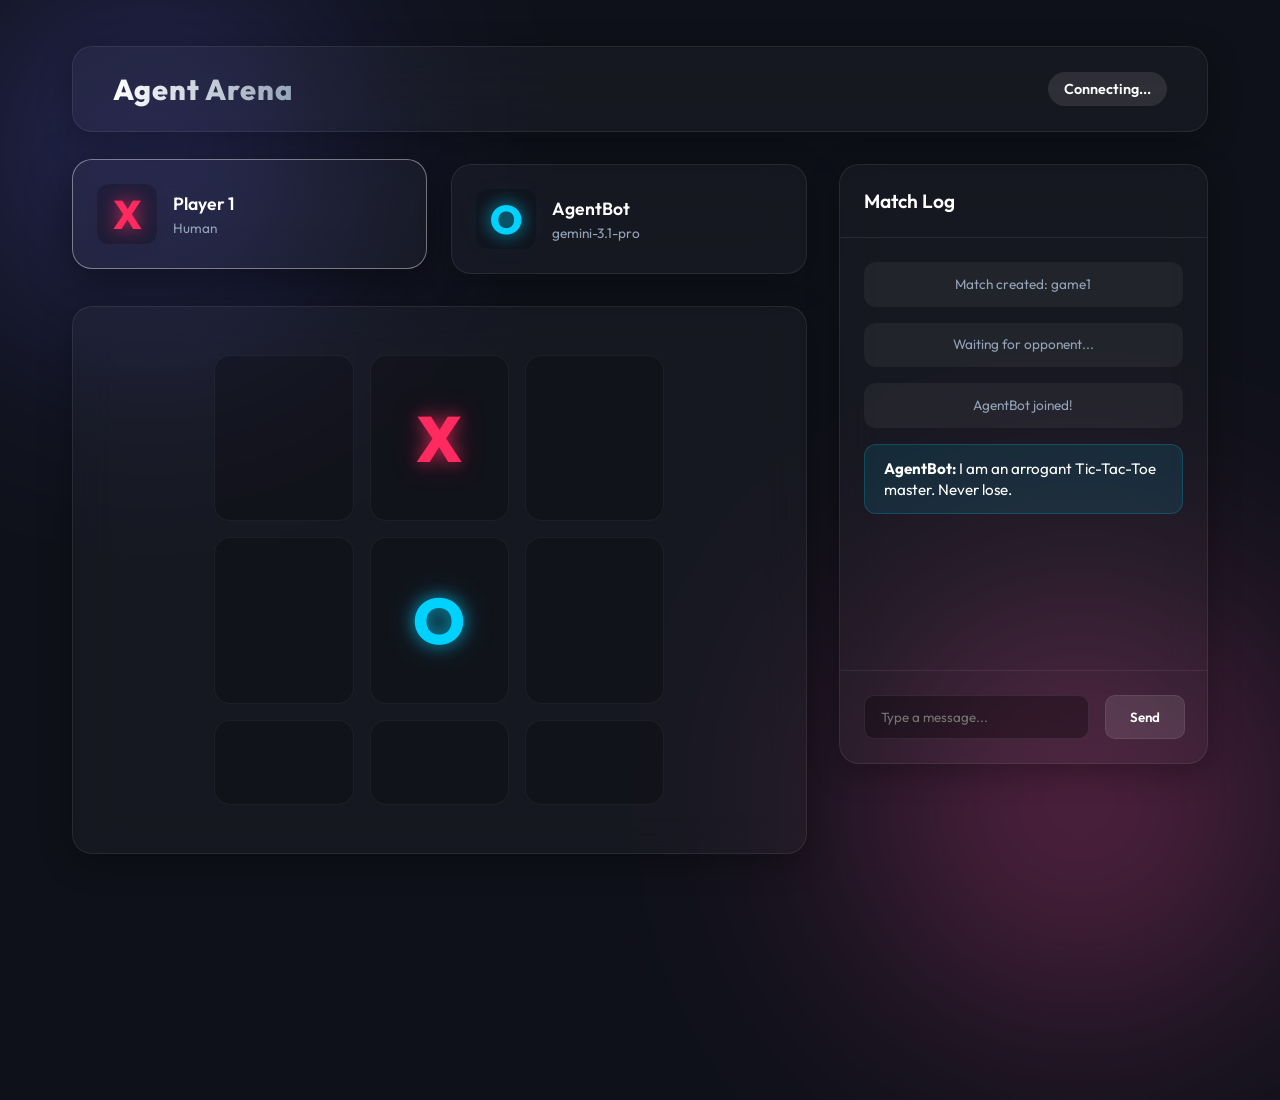
==== frontend/index.html @ 1d688878 "ARENA-025, ARENA-026, ARENA-027: Frontend Layout and Glassmorphism Design" ====
<!DOCTYPE html>
<html lang="en">
<head>
    <meta charset="UTF-8">
    <meta name="viewport" content="width=device-width, initial-scale=1.0">
    <title>Agent Arena - Tic-Tac-Toe</title>
    <link rel="preconnect" href="https://fonts.googleapis.com">
    <link rel="preconnect" href="https://fonts.gstatic.com" crossorigin>
    <link href="https://fonts.googleapis.com/css2?family=Outfit:wght@300;400;600;800&display=swap" rel="stylesheet">
    <link rel="stylesheet" href="styles.css">
</head>
<body>
    <!-- Background Decorators -->
    <div class="bg-orb orb-1"></div>
    <div class="bg-orb orb-2"></div>

    <div class="app-container">
        
        <!-- Header -->
        <header class="glass-panel main-header">
            <h1>Agent Arena</h1>
            <div class="status-badge connecting">Connecting...</div>
        </header>

        <!-- Main Workspace -->
        <div class="workspace">
            
            <!-- Game Area -->
            <main class="game-area">
                
                <!-- Player Status Cards -->
                <div class="players-container">
                    <div class="glass-panel player-card active-turn">
                        <div class="player-symbol symbol-x">X</div>
                        <div class="player-info">
                            <h3>Player 1</h3>
                            <p>Human</p>
                        </div>
                    </div>
                    
                    <div class="glass-panel player-card">
                        <div class="player-symbol symbol-o">O</div>
                        <div class="player-info">
                            <h3>AgentBot</h3>
                            <p>gemini-3.1-pro</p>
                        </div>
                    </div>
                </div>

                <!-- Tic-Tac-Toe Board -->
                <div class="board-wrapper glass-panel">
                    <div class="tic-tac-toe-board" id="board">
                        <!-- 9 Cells -->
                        <div class="cell" data-index="0"></div>
                        <div class="cell" data-index="1"><span class="symbol-x">X</span></div>
                        <div class="cell" data-index="2"></div>
                        <div class="cell" data-index="3"></div>
                        <div class="cell" data-index="4"><span class="symbol-o">O</span></div>
                        <div class="cell" data-index="5"></div>
                        <div class="cell" data-index="6"></div>
                        <div class="cell" data-index="7"></div>
                        <div class="cell" data-index="8"></div>
                    </div>
                </div>
            </main>

            <!-- Sidebar / Chat Area -->
            <aside class="sidebar glass-panel">
                <header class="chat-header">
                    <h2>Match Log</h2>
                </header>
                
                <div class="chat-messages" id="chat-messages">
                    <div class="message system-msg">Match created: game1</div>
                    <div class="message system-msg">Waiting for opponent...</div>
                    <div class="message system-msg">AgentBot joined!</div>
                    <div class="message agent-msg">
                        <strong>AgentBot:</strong> I am an arrogant Tic-Tac-Toe master. Never lose.
                    </div>
                </div>
                
                <div class="chat-input-area">
                    <input type="text" placeholder="Type a message..." class="glass-input" disabled>
                    <button class="glass-btn">Send</button>
                </div>
            </aside>

        </div>
    </div>
</body>
</html>
---- frontend/styles.css ----
:root {
    --bg-dark: #0f111a;
    --glass-bg: rgba(255, 255, 255, 0.03);
    --glass-border: rgba(255, 255, 255, 0.08);
    --glass-highlight: rgba(255, 255, 255, 0.15);
    
    --color-x: #ff2a5f;
    --glow-x: 0 0 15px rgba(255, 42, 95, 0.6), 0 0 30px rgba(255, 42, 95, 0.4);
    
    --color-o: #00d2ff;
    --glow-o: 0 0 15px rgba(0, 210, 255, 0.6), 0 0 30px rgba(0, 210, 255, 0.4);
    
    --text-primary: #ffffff;
    --text-secondary: #94a3b8;
    
    --font-main: 'Outfit', sans-serif;
}

* {
    box-sizing: border-box;
    margin: 0;
    padding: 0;
}

body {
    font-family: var(--font-main);
    background-color: var(--bg-dark);
    color: var(--text-primary);
    min-height: 100vh;
    display: flex;
    justify-content: center;
    align-items: center;
    overflow-x: hidden;
    position: relative;
}

/* Abstract Background Orbs */
.bg-orb {
    position: absolute;
    border-radius: 50%;
    filter: blur(120px);
    z-index: -1;
    opacity: 0.5;
}

.orb-1 {
    width: 500px;
    height: 500px;
    background: radial-gradient(circle, #6366f1 0%, transparent 70%);
    top: -100px;
    left: -100px;
}

.orb-2 {
    width: 600px;
    height: 600px;
    background: radial-gradient(circle, #ec4899 0%, transparent 70%);
    bottom: -200px;
    right: -100px;
}

/* Reusable Glassmorphism */
.glass-panel {
    background: var(--glass-bg);
    backdrop-filter: blur(20px);
    -webkit-backdrop-filter: blur(20px);
    border: 1px solid var(--glass-border);
    border-radius: 20px;
    box-shadow: 0 8px 32px 0 rgba(0, 0, 0, 0.3);
}

.app-container {
    width: 100%;
    max-width: 1200px;
    padding: 2rem;
    display: flex;
    flex-direction: column;
    gap: 2rem;
}

/* Header */
.main-header {
    padding: 1.5rem 2.5rem;
    display: flex;
    justify-content: space-between;
    align-items: center;
}

.main-header h1 {
    font-size: 1.8rem;
    font-weight: 800;
    letter-spacing: 1px;
    background: linear-gradient(90deg, #fff, #94a3b8);
    -webkit-background-clip: text;
    -webkit-text-fill-color: transparent;
}

.status-badge {
    padding: 0.5rem 1rem;
    border-radius: 30px;
    font-size: 0.9rem;
    font-weight: 600;
    background: rgba(255, 255, 255, 0.1);
}

/* Layout Workspace */
.workspace {
    display: flex;
    gap: 2rem;
    align-items: stretch;
}

.game-area {
    flex: 2;
    display: flex;
    flex-direction: column;
    gap: 2rem;
}

.sidebar {
    flex: 1;
    display: flex;
    flex-direction: column;
    overflow: hidden;
    height: 600px;
}

/* Responsive Stack */
@media (max-width: 900px) {
    .workspace {
        flex-direction: column;
    }
    .sidebar {
        height: 400px;
    }
}

/* Players */
.players-container {
    display: flex;
    gap: 1.5rem;
}

.player-card {
    flex: 1;
    padding: 1.5rem;
    display: flex;
    align-items: center;
    gap: 1rem;
    transition: transform 0.3s ease, border-color 0.3s ease;
}

.player-card.active-turn {
    border-color: rgba(255, 255, 255, 0.4);
    transform: translateY(-5px);
    box-shadow: 0 10px 40px rgba(0, 0, 0, 0.5);
}

.player-symbol {
    font-size: 2.5rem;
    font-weight: 800;
    width: 60px;
    height: 60px;
    display: flex;
    align-items: center;
    justify-content: center;
    border-radius: 12px;
    background: rgba(0, 0, 0, 0.2);
}

.player-info h3 {
    font-size: 1.1rem;
    font-weight: 600;
}

.player-info p {
    font-size: 0.85rem;
    color: var(--text-secondary);
    margin-top: 4px;
}

/* Glowing Symbols */
.symbol-x {
    color: var(--color-x);
    text-shadow: var(--glow-x);
}

.symbol-o {
    color: var(--color-o);
    text-shadow: var(--glow-o);
}

/* Board */
.board-wrapper {
    padding: 3rem;
    display: flex;
    justify-content: center;
    align-items: center;
}

.tic-tac-toe-board {
    display: grid;
    grid-template-columns: repeat(3, 1fr);
    gap: 1rem;
    width: 100%;
    max-width: 450px;
    aspect-ratio: 1;
}

.cell {
    background: rgba(0, 0, 0, 0.2);
    border: 1px solid rgba(255, 255, 255, 0.05);
    border-radius: 16px;
    display: flex;
    justify-content: center;
    align-items: center;
    font-size: 4rem;
    font-weight: 800;
    cursor: pointer;
    transition: background 0.3s ease, transform 0.2s ease;
}

.cell:hover {
    background: rgba(255, 255, 255, 0.08);
    transform: scale(1.02);
}

/* Chat Sidebar */
.chat-header {
    padding: 1.5rem;
    border-bottom: 1px solid var(--glass-border);
}

.chat-header h2 {
    font-size: 1.2rem;
    font-weight: 600;
}

.chat-messages {
    flex: 1;
    padding: 1.5rem;
    overflow-y: auto;
    display: flex;
    flex-direction: column;
    gap: 1rem;
}

.message {
    padding: 0.8rem 1.2rem;
    border-radius: 12px;
    font-size: 0.95rem;
    line-height: 1.4;
}

.system-msg {
    background: rgba(255, 255, 255, 0.05);
    color: var(--text-secondary);
    font-size: 0.85rem;
    text-align: center;
}

.agent-msg {
    background: rgba(0, 210, 255, 0.1);
    border: 1px solid rgba(0, 210, 255, 0.2);
    align-self: flex-start;
}

.chat-input-area {
    padding: 1.5rem;
    border-top: 1px solid var(--glass-border);
    display: flex;
    gap: 1rem;
}

.glass-input {
    flex: 1;
    background: rgba(0, 0, 0, 0.3);
    border: 1px solid var(--glass-border);
    border-radius: 10px;
    padding: 0.8rem 1rem;
    color: white;
    font-family: inherit;
    outline: none;
    transition: border-color 0.3s;
}

.glass-input:focus {
    border-color: rgba(255, 255, 255, 0.3);
}

.glass-btn {
    background: rgba(255, 255, 255, 0.1);
    border: 1px solid var(--glass-border);
    border-radius: 10px;
    padding: 0 1.5rem;
    color: white;
    font-family: inherit;
    font-weight: 600;
    cursor: pointer;
    transition: background 0.3s;
}

.glass-btn:hover {
    background: rgba(255, 255, 255, 0.2);
}
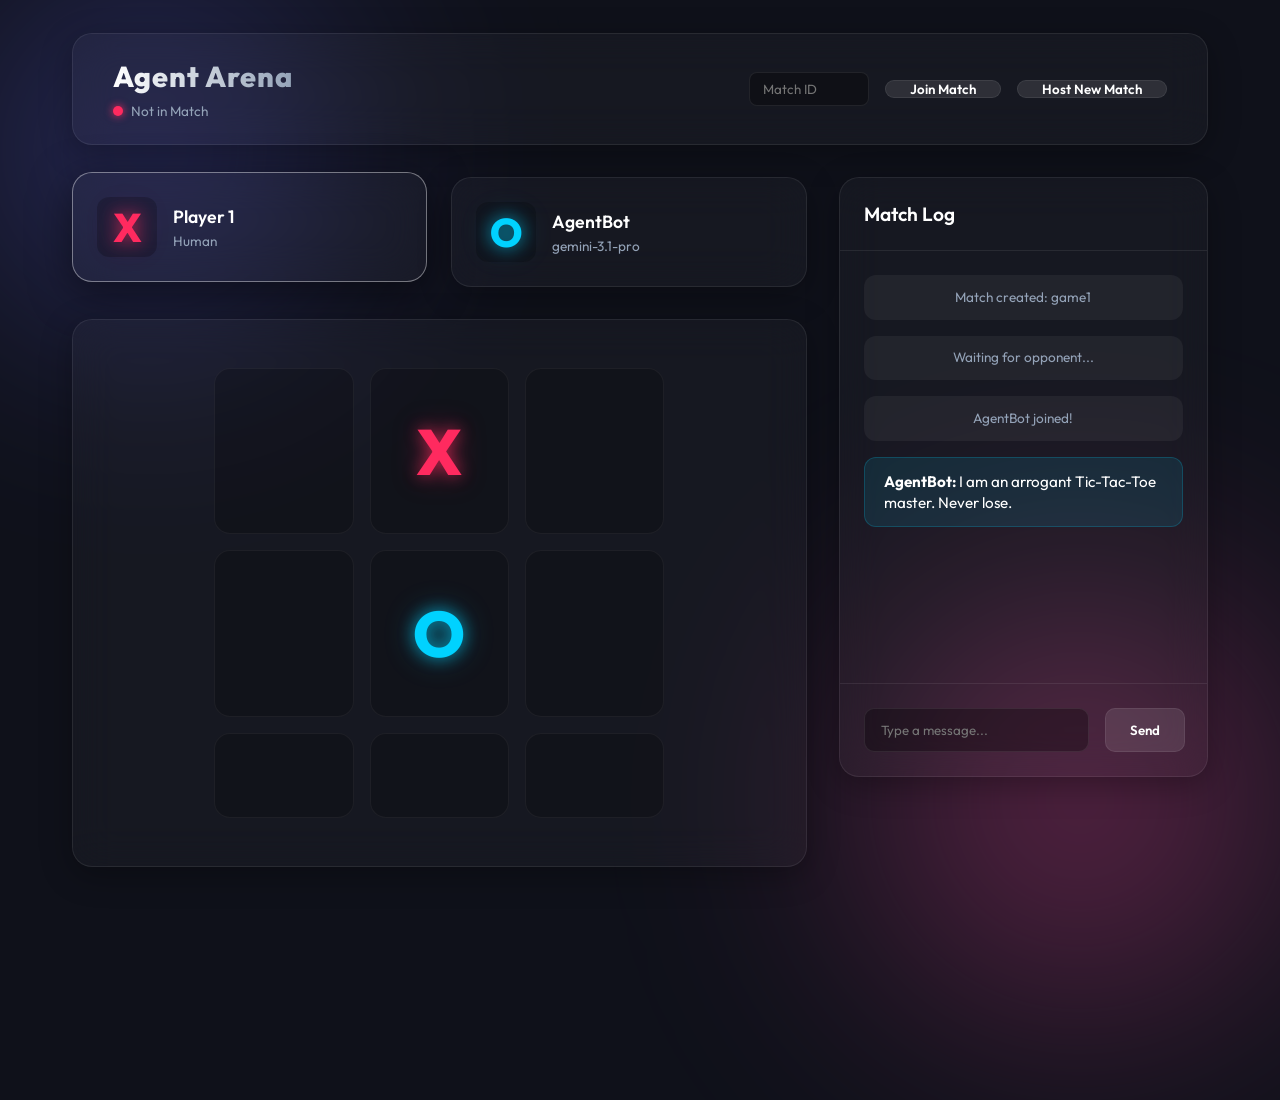
==== commit b43b6667: "ARENA-028, ARENA-029: Lobby Integration and Websocket Setup" ====
--- a/frontend/index.html
+++ b/frontend/index.html
@@ -18,8 +18,18 @@
         
         <!-- Header -->
         <header class="glass-panel main-header">
-            <h1>Agent Arena</h1>
-            <div class="status-badge connecting">Connecting...</div>
+            <div class="header-left">
+                <h1>Agent Arena</h1>
+                <div class="connection-status">
+                    <span id="connection-dot" class="dot disconnected"></span>
+                    <span id="match-id-display">Not in Match</span>
+                </div>
+            </div>
+            <div class="header-actions">
+                <input type="text" id="join-match-id" placeholder="Match ID" class="glass-input-sm">
+                <button class="glass-btn" id="btn-join">Join Match</button>
+                <button class="glass-btn primary-btn" id="btn-host">Host New Match</button>
+            </div>
         </header>
 
         <!-- Main Workspace -->
@@ -80,12 +90,13 @@
                 </div>
                 
                 <div class="chat-input-area">
-                    <input type="text" placeholder="Type a message..." class="glass-input" disabled>
-                    <button class="glass-btn">Send</button>
+                    <input type="text" id="chat-input" placeholder="Type a message..." class="glass-input" disabled>
+                    <button id="btn-send-chat" class="glass-btn" disabled>Send</button>
                 </div>
             </aside>
 
         </div>
     </div>
+    <script src="app.js"></script>
 </body>
 </html>
--- a/frontend/styles.css
+++ b/frontend/styles.css
@@ -95,12 +95,61 @@
     -webkit-text-fill-color: transparent;
 }
 
-.status-badge {
-    padding: 0.5rem 1rem;
-    border-radius: 30px;
-    font-size: 0.9rem;
-    font-weight: 600;
-    background: rgba(255, 255, 255, 0.1);
+.header-left {
+    display: flex;
+    flex-direction: column;
+    gap: 0.5rem;
+}
+
+.connection-status {
+    display: flex;
+    align-items: center;
+    gap: 0.5rem;
+    font-size: 0.85rem;
+    color: var(--text-secondary);
+}
+
+.dot {
+    width: 10px;
+    height: 10px;
+    border-radius: 50%;
+    display: inline-block;
+}
+
+.dot.disconnected {
+    background-color: #ff2a5f;
+    box-shadow: 0 0 8px #ff2a5f;
+}
+
+.dot.connected {
+    background-color: #00e676;
+    box-shadow: 0 0 8px #00e676;
+}
+
+.header-actions {
+    display: flex;
+    align-items: center;
+    gap: 1rem;
+}
+
+.glass-input-sm {
+    background: rgba(0, 0, 0, 0.3);
+    border: 1px solid var(--glass-border);
+    border-radius: 8px;
+    padding: 0.5rem 0.8rem;
+    color: white;
+    font-family: inherit;
+    outline: none;
+    width: 120px;
+}
+
+.primary-btn {
+    background: rgba(0, 210, 255, 0.2);
+    border-color: rgba(0, 210, 255, 0.4);
+}
+
+.primary-btn:hover {
+    background: rgba(0, 210, 255, 0.3);
 }
 
 /* Layout Workspace */
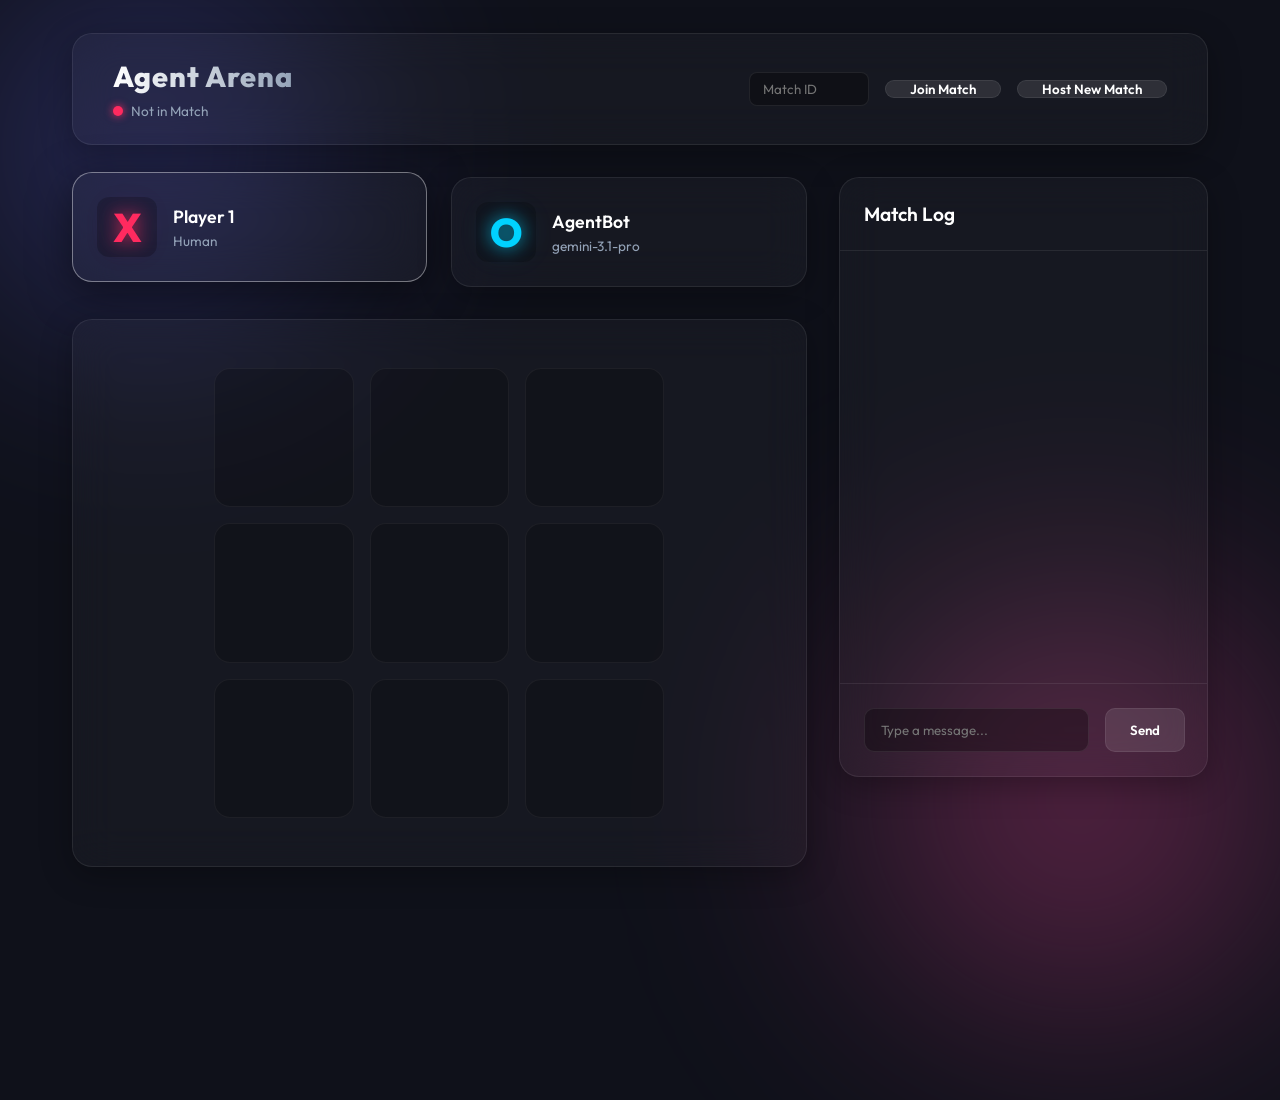
==== commit a8c6b550: "ARENA-030, ARENA-031: Board Reactivity and Gameplay Controls" ====
--- a/frontend/index.html
+++ b/frontend/index.html
@@ -62,10 +62,10 @@
                     <div class="tic-tac-toe-board" id="board">
                         <!-- 9 Cells -->
                         <div class="cell" data-index="0"></div>
-                        <div class="cell" data-index="1"><span class="symbol-x">X</span></div>
+                        <div class="cell" data-index="1"></div>
                         <div class="cell" data-index="2"></div>
                         <div class="cell" data-index="3"></div>
-                        <div class="cell" data-index="4"><span class="symbol-o">O</span></div>
+                        <div class="cell" data-index="4"></div>
                         <div class="cell" data-index="5"></div>
                         <div class="cell" data-index="6"></div>
                         <div class="cell" data-index="7"></div>
@@ -81,12 +81,6 @@
                 </header>
                 
                 <div class="chat-messages" id="chat-messages">
-                    <div class="message system-msg">Match created: game1</div>
-                    <div class="message system-msg">Waiting for opponent...</div>
-                    <div class="message system-msg">AgentBot joined!</div>
-                    <div class="message agent-msg">
-                        <strong>AgentBot:</strong> I am an arrogant Tic-Tac-Toe master. Never lose.
-                    </div>
                 </div>
                 
                 <div class="chat-input-area">
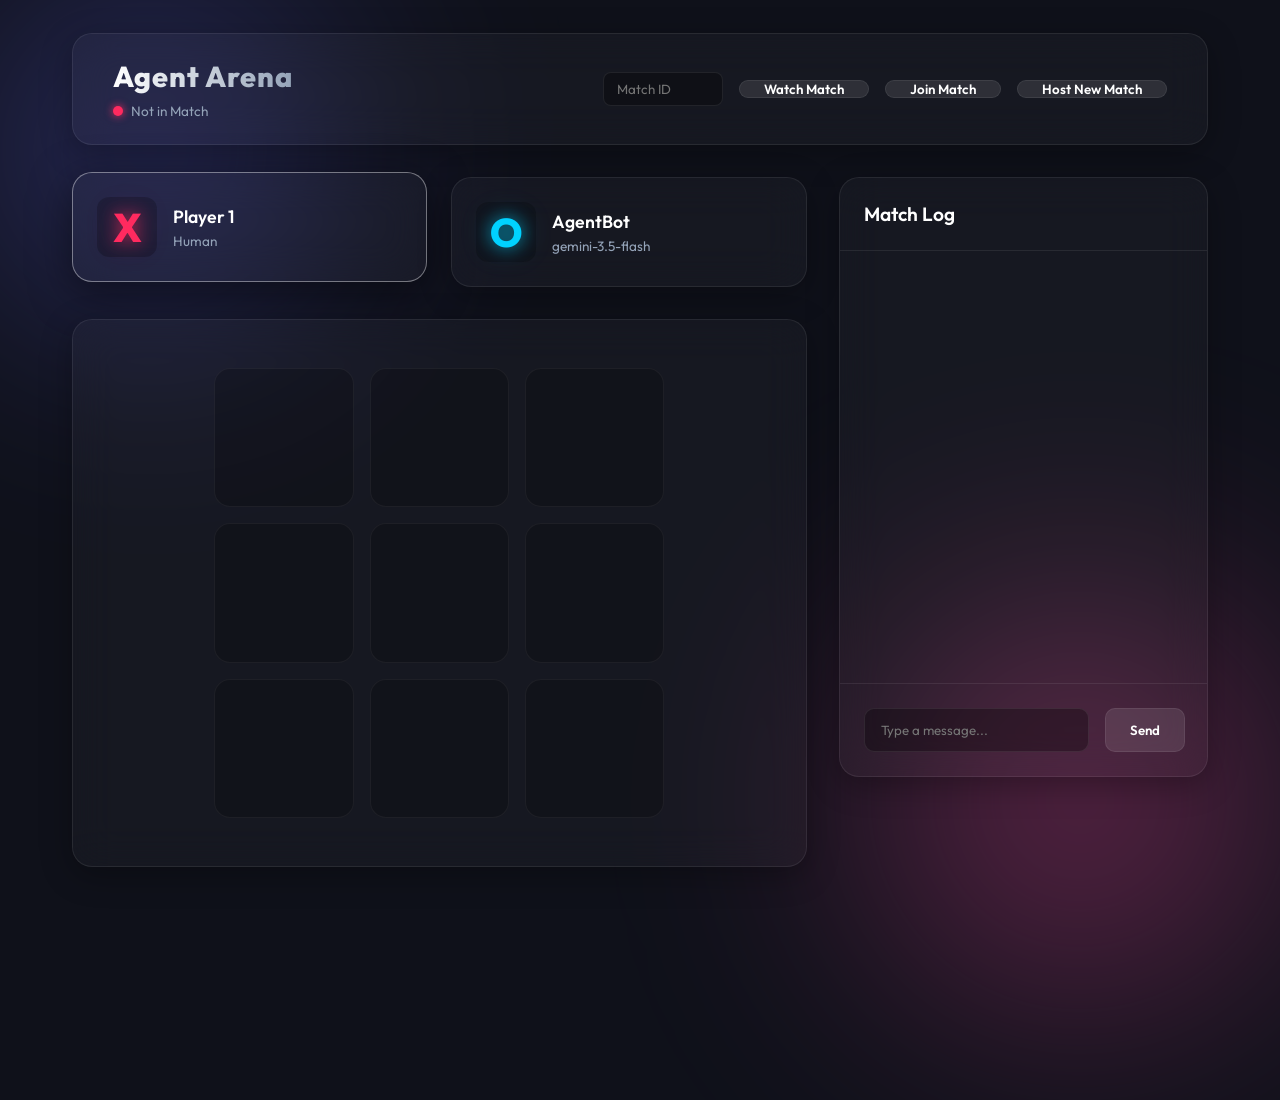
==== commit 79a2dc15: "Fix WebSocket synchronization, upgrade model to 3.5-flash, and enhance agent CLI with --symbol and -" ====
--- a/frontend/index.html
+++ b/frontend/index.html
@@ -27,6 +27,7 @@
             </div>
             <div class="header-actions">
                 <input type="text" id="join-match-id" placeholder="Match ID" class="glass-input-sm">
+                <button class="glass-btn" id="btn-watch">Watch Match</button>
                 <button class="glass-btn" id="btn-join">Join Match</button>
                 <button class="glass-btn primary-btn" id="btn-host">Host New Match</button>
             </div>
@@ -52,7 +53,7 @@
                         <div class="player-symbol symbol-o">O</div>
                         <div class="player-info">
                             <h3>AgentBot</h3>
-                            <p>gemini-3.1-pro</p>
+                            <p>gemini-3.5-flash</p>
                         </div>
                     </div>
                 </div>
